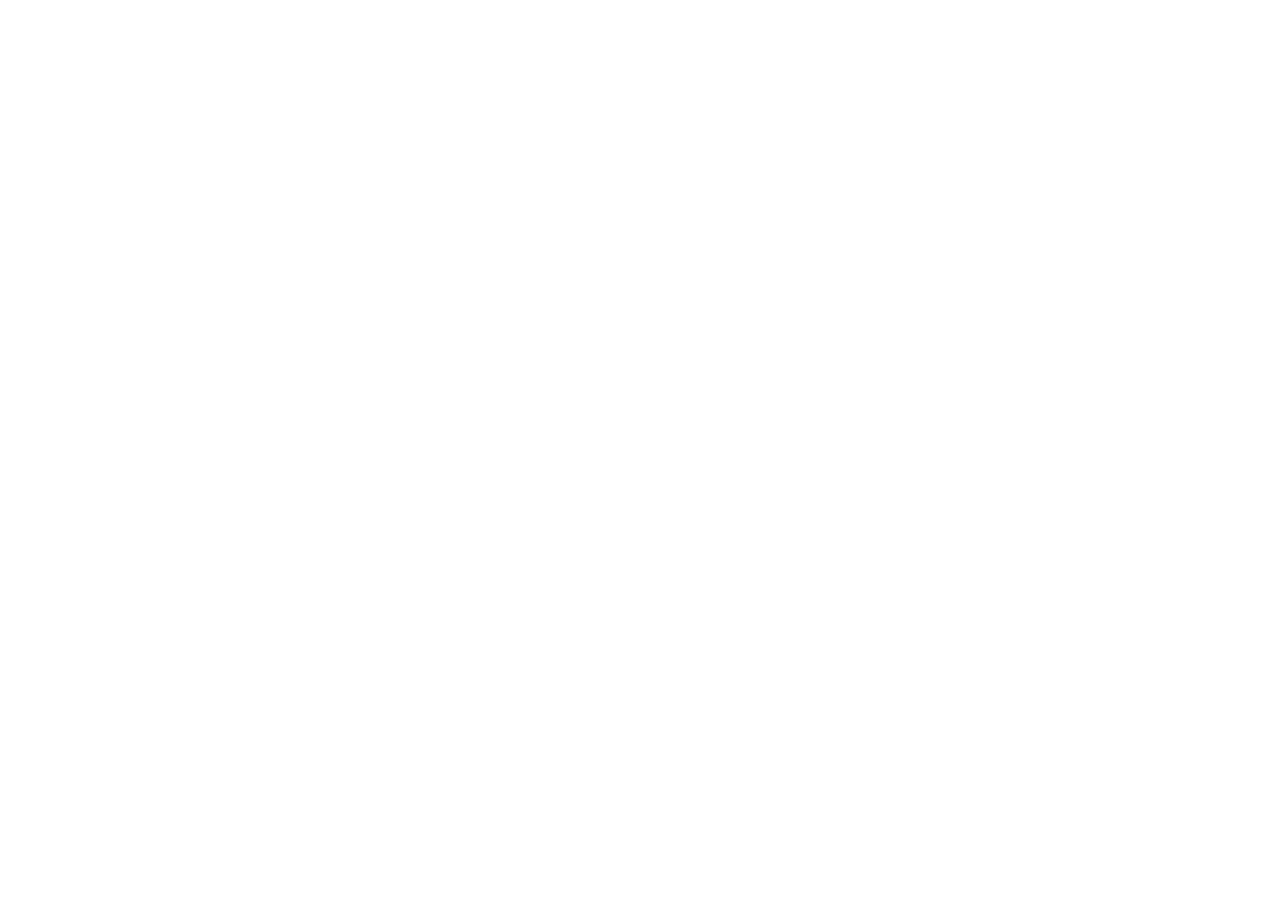
==== index.html @ f3e0b25e "Initial commit" ====
<!DOCTYPE html>
<html lang="en">
<head>
  <meta charset="UTF-8">
  <meta http-equiv="X-UA-Compatible" content="IE=edge">
  <meta name="viewport" content="width=device-width, initial-scale=1.0">
  <title>Dars-9</title>
  <link rel="stylesheet" href="css/main.css">
</head>
<body>

</body>
</html>
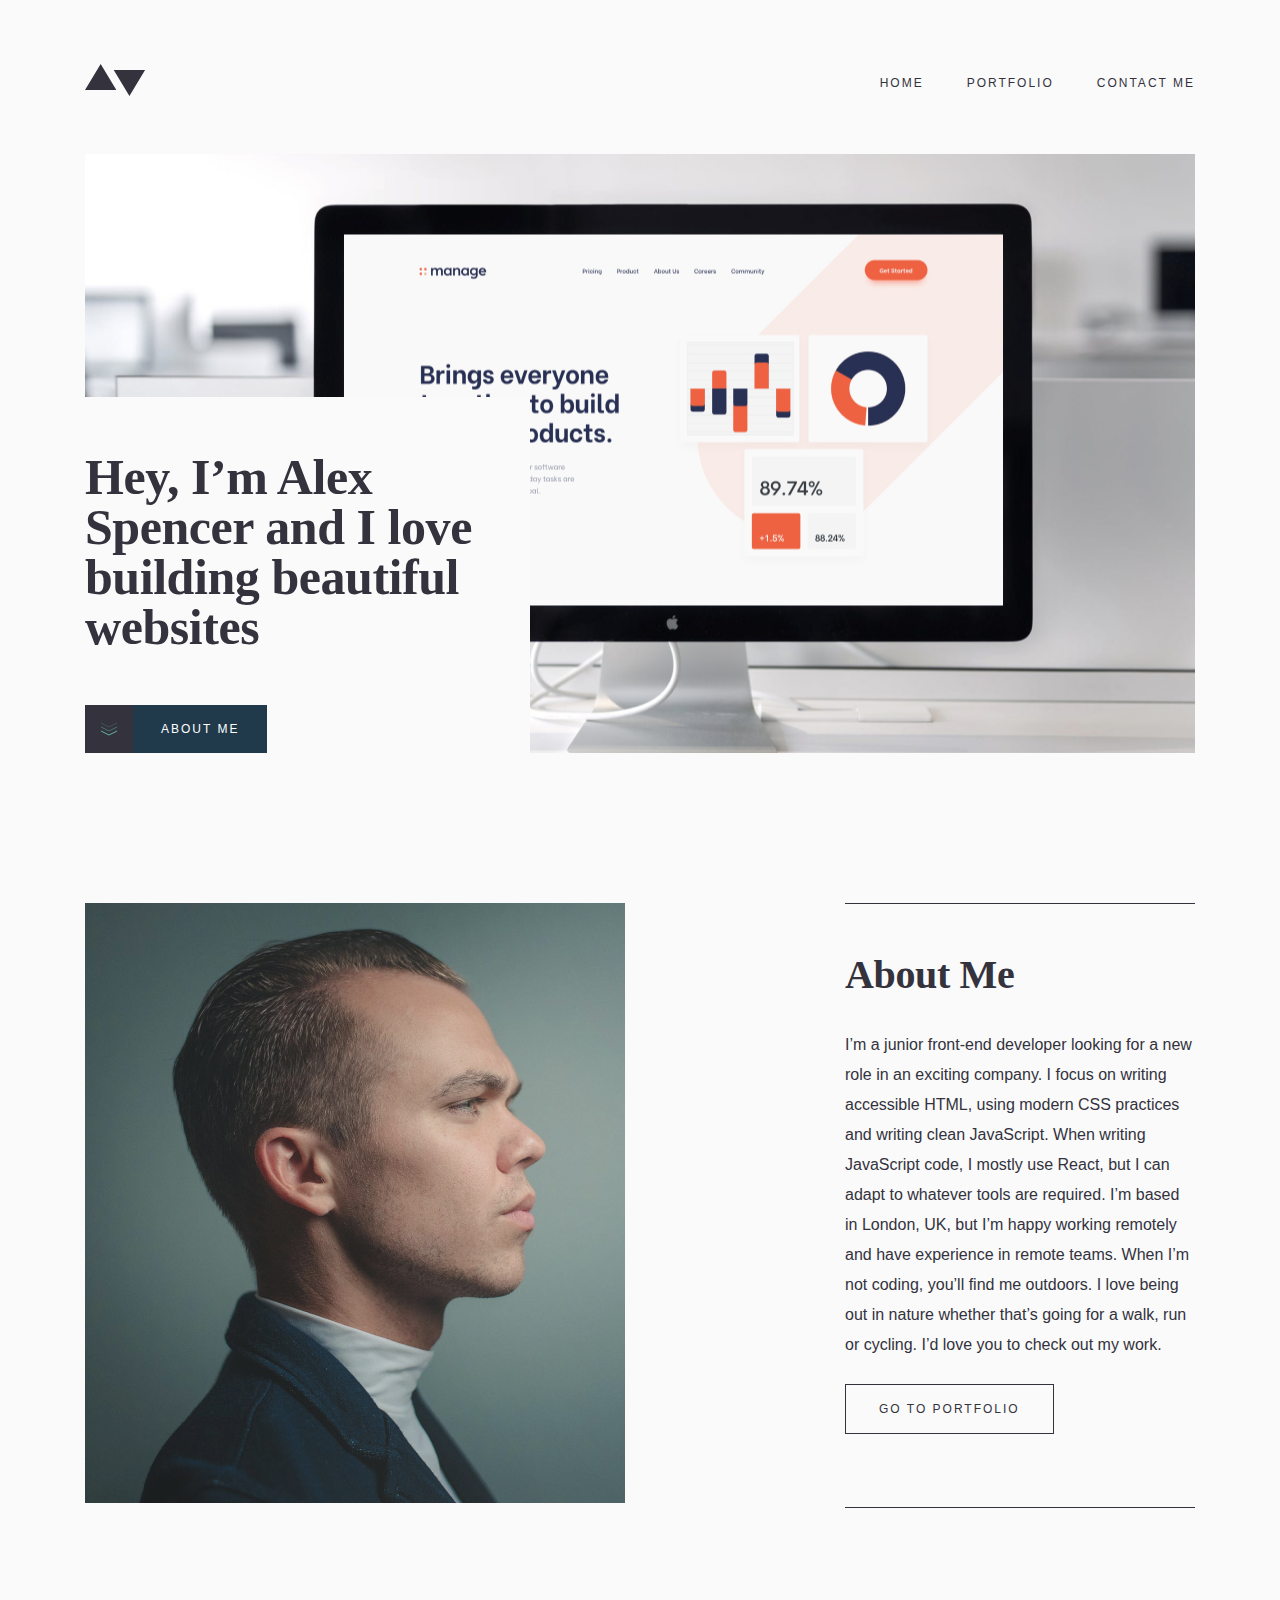
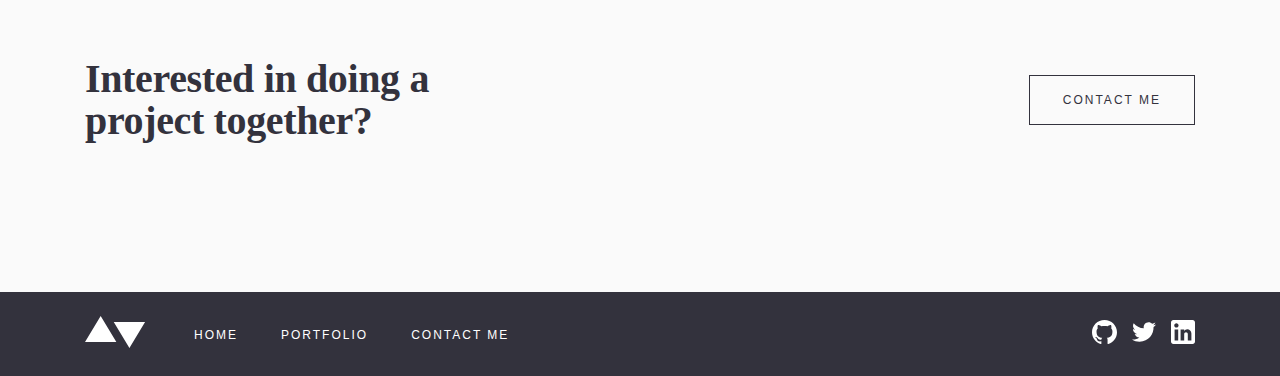
==== commit 98168018: "created website" ====
--- a/index.html
+++ b/index.html
@@ -4,10 +4,123 @@
   <meta charset="UTF-8">
   <meta http-equiv="X-UA-Compatible" content="IE=edge">
   <meta name="viewport" content="width=device-width, initial-scale=1.0">
-  <title>Dars-9</title>
+  <title>Minimalist portfolio</title>
   <link rel="stylesheet" href="css/main.css">
 </head>
 <body>
-
+  <header class="site-header">
+    <div class="container site-header__container">
+      <a href="index.html" class="site-logo">
+        <svg width="61" height="32" viewBox="0 0 61 32" fill="none" xmlns="http://www.w3.org/2000/svg">
+          <path id="Combined Shape" fill-rule="evenodd" clip-rule="evenodd" d="M31.3469 26.1224L15.6735 0L0 26.1224H31.3469ZM60.0816 5.87755L44.4082 32L28.7347 5.87755H60.0816Z" fill="#33323D"/>
+          </svg>          
+      </a>
+      <nav class="sitenav">
+        <ul class="sitenav__list">
+          <li class="sitenav__item">
+            <a href="index.html" class="sitenav__link">Home</a>
+          </li>
+          <li class="sitenav__item">
+            <a href="#" class="sitenav__link">Portfolio</a>
+          </li>
+          <li class="sitenav__item">
+            <a href="contact.html" class="sitenav__link">Contact me</a>
+          </li>
+        </ul>
+      </nav>
+      <button class="sitenav__toggler nav-toggler">
+        <span class="nav-toggler__line nav-toggler__line--top"></span>
+        <span class="nav-toggler__line nav-toggler__line--center"></span>
+        <span class="nav-toggler__line nav-toggler__line--bottom"></span>
+      </button>
+    </div>
+  </header>
+  <main>
+    <h1 class="visually-hidden">
+      Alex's portfolio website
+    </h1>
+    <div class="container">
+      <section class="hero">
+        <div class="hero__content">
+          <h2 class="visually-hidden">
+            Alex Spencer
+          </h2>
+          <p class="hero__desc">
+            Hey, I’m Alex Spencer and I love building beautiful websites
+          </p>
+          <a href="#2323" class="hero__link">About me</a>
+        </div>
+      </section>
+    </div>
+    <section id="2323" class="about">
+      <div class="container about__container">
+        <picture class="about__img">
+          <source media="(min-width:850px)" srcset="img/about8501x.jpg" width="540" height="600">
+          <source media="(max-width:850px, min-width:600px)" srcset="img/about1x.jpg" width="281" height="600">
+          <source media="(max-width:600px)" srcset="img/about600.jpg">
+          <img class="about__img" src="img/about1x.jpg" alt="" width="540" height="600">
+        </picture>
+        <div class="about__content">
+          <h2 class="about__heading">About Me</h2>
+          <p class="about__desc">
+            I’m a junior front-end developer looking for a new role in an exciting company. I focus on writing accessible HTML, using modern CSS practices and writing clean JavaScript. When writing JavaScript code, I mostly use React, but I can adapt to whatever tools are required. I’m based in London, UK, but I’m happy working remotely and have experience in remote teams. When I’m not coding, you’ll find me outdoors. I love being out in nature whether that’s going for a walk, run or cycling. I’d love you to check out my work.
+          </p>
+          <a href="#" class="primary-link">Go to portfolio</a>
+        </div>
+      </div>
+    </section>
+    <section class="interested">
+      <div class="container interested__container">
+        <p class="interested__desc">Interested in doing a project together?</p>
+        <a href="contact.html" class="primary-link">Contact me</a>
+      </div>
+    </section>
+  </main>
+  <footer class="site-footer">
+    <div class="container site-footer__container">
+      <a href="index.html" class="site-logo site-footer__logo">
+        <svg width="61" height="32" viewBox="0 0 61 32" fill="Currentcolor" xmlns="http://www.w3.org/2000/svg">
+          <path id="Combined Shape" fill-rule="evenodd" clip-rule="evenodd" d="M31.3469 26.1224L15.6735 0L0 26.1224H31.3469ZM60.0816 5.87755L44.4082 32L28.7347 5.87755H60.0816Z" fill="#33323D"/>
+        </svg>
+      </a>
+      <nav class="sitenav site-footer__nav">
+        <ul class="sitenav__list">
+          <li class="sitenav__item">
+            <a href="index.html" class="sitenav__link">Home</a>
+          </li>
+          <li class="sitenav__item">
+            <a href="#" class="sitenav__link">Portfolio</a>
+          </li>
+          <li class="sitenav__item">
+            <a href="contact.html" class="sitenav__link">Contact me</a>
+          </li>
+        </ul>
+      </nav>
+      <ul class="social__list">
+        <li class="social__item">
+          <a href="#" class="social__link">
+            <svg width="25" height="24" viewBox="0 0 25 24" fill="currentcolor" xmlns="http://www.w3.org/2000/svg">
+              <path d="M12.5 0C5.59375 0 0 5.50948 0 12.3045C0 17.742 3.58125 22.3531 8.54688 23.9788C9.17188 24.0946 9.40104 23.7137 9.40104 23.3871C9.40104 23.095 9.39062 22.3207 9.38542 21.295C5.90833 22.0369 5.175 19.6442 5.175 19.6442C4.60625 18.2241 3.78437 17.8443 3.78437 17.8443C2.65208 17.0815 3.87188 17.0971 3.87188 17.0971C5.12708 17.1827 5.78646 18.3649 5.78646 18.3649C6.90104 20.2463 8.7125 19.7027 9.42708 19.3886C9.53958 18.5924 9.86146 18.0509 10.2188 17.743C7.44271 17.4352 4.525 16.3771 4.525 11.6628C4.525 10.3198 5.00937 9.22212 5.81146 8.36127C5.67083 8.05031 5.24896 6.7992 5.92083 5.10462C5.92083 5.10462 6.96771 4.77489 9.35833 6.36617C10.3583 6.09278 11.4208 5.95713 12.4833 5.95087C13.5458 5.95713 14.6083 6.09278 15.6083 6.36617C17.9833 4.77489 19.0302 5.10462 19.0302 5.10462C19.7021 6.7992 19.2802 8.05031 19.1552 8.36127C19.9521 9.22212 20.4365 10.3198 20.4365 11.6628C20.4365 16.3897 17.5146 17.43 14.7333 17.7326C15.1708 18.102 15.5771 18.8564 15.5771 20.0094C15.5771 21.656 15.5615 22.9791 15.5615 23.3788C15.5615 23.7012 15.7802 24.0862 16.4208 23.9631C21.4219 22.3478 25 17.7336 25 12.3045C25 5.50948 19.4031 0 12.5 0V0Z" fill="white"/>
+            </svg> 
+          </a>       
+        </li>
+        <li class="social__item">
+          <a href="#" class="social__link">
+            <svg width="24" height="20" viewBox="0 0 24 20" fill="currentcolor" xmlns="http://www.w3.org/2000/svg">
+              <path d="M24 2.55699C23.117 2.94899 22.168 3.21299 21.172 3.33199C22.189 2.72299 22.97 1.75799 23.337 0.607986C22.386 1.17199 21.332 1.58199 20.21 1.80299C19.313 0.845986 18.032 0.247986 16.616 0.247986C13.437 0.247986 11.101 3.21399 11.819 6.29299C7.728 6.08799 4.1 4.12799 1.671 1.14899C0.381 3.36199 1.002 6.25699 3.194 7.72299C2.388 7.69699 1.628 7.47599 0.965 7.10699C0.911 9.38799 2.546 11.522 4.914 11.997C4.221 12.185 3.462 12.229 2.69 12.081C3.316 14.037 5.134 15.46 7.29 15.5C5.22 17.123 2.612 17.848 0 17.54C2.179 18.937 4.768 19.752 7.548 19.752C16.69 19.752 21.855 12.031 21.543 5.10599C22.505 4.41099 23.34 3.54399 24 2.55699Z" fill="white"/>
+            </svg> 
+          </a>      
+        </li>
+        <li class="social__item">
+          <a href="#" class="social__link">
+            <svg width="24" height="24" viewBox="0 0 24 24" fill="currentcolor" xmlns="http://www.w3.org/2000/svg">
+              <path fill-rule="evenodd" clip-rule="evenodd" d="M2.4 0H21.6C22.92 0 24 1.08 24 2.4V21.6C24 22.92 22.92 24 21.6 24H2.4C1.08 24 0 22.92 0 21.6V2.4C0 1.08 1.08 0 2.4 0ZM3.6 20.4H7.2V9.6H3.6V20.4ZM5.4 7.56C4.2 7.56 3.24 6.6 3.24 5.4C3.24 4.2 4.2 3.24 5.4 3.24C6.6 3.24 7.56 4.2 7.56 5.4C7.56 6.6 6.6 7.56 5.4 7.56ZM16.8 20.4H20.4V13.56C20.4 11.28 18.48 9.36 16.2 9.36C15.12 9.36 13.8 10.08 13.2 11.04V9.6H9.6V20.4H13.2V14.04C13.2 13.08 14.04 12.24 15 12.24C15.96 12.24 16.8 13.08 16.8 14.04V20.4Z" fill="white"/>
+            </svg>
+          </a>
+        </li>
+      </ul>
+    </div>
+  </footer>
 </body>
+<script src="js/main.js"></script>
 </html>--- a/css/main.css
+++ b/css/main.css
@@ -0,0 +1,1073 @@
+/*! normalize.css v8.0.1 | MIT License | github.com/necolas/normalize.css */
+/* Document
+   ========================================================================== */
+/**
+ * 1. Correct the line height in all browsers.
+ * 2. Prevent adjustments of font size after orientation changes in iOS.
+ */
+html {
+  line-height: 1.15;
+  /* 1 */
+  -webkit-text-size-adjust: 100%;
+  /* 2 */
+}
+
+/* Sections
+   ========================================================================== */
+/**
+ * Remove the margin in all browsers.
+ */
+body {
+  margin: 0;
+}
+
+/**
+ * Render the `main` element consistently in IE.
+ */
+main {
+  display: block;
+}
+
+/**
+ * Correct the font size and margin on `h1` elements within `section` and
+ * `article` contexts in Chrome, Firefox, and Safari.
+ */
+h1 {
+  font-size: 2em;
+  margin: 0.67em 0;
+}
+
+/* Grouping content
+   ========================================================================== */
+/**
+ * 1. Add the correct box sizing in Firefox.
+ * 2. Show the overflow in Edge and IE.
+ */
+hr {
+  -webkit-box-sizing: content-box;
+          box-sizing: content-box;
+  /* 1 */
+  height: 0;
+  /* 1 */
+  overflow: visible;
+  /* 2 */
+}
+
+/**
+ * 1. Correct the inheritance and scaling of font size in all browsers.
+ * 2. Correct the odd `em` font sizing in all browsers.
+ */
+pre {
+  font-family: monospace, monospace;
+  /* 1 */
+  font-size: 1em;
+  /* 2 */
+}
+
+/* Text-level semantics
+   ========================================================================== */
+/**
+ * Remove the gray background on active links in IE 10.
+ */
+a {
+  background-color: transparent;
+}
+
+/**
+ * 1. Remove the bottom border in Chrome 57-
+ * 2. Add the correct text decoration in Chrome, Edge, IE, Opera, and Safari.
+ */
+abbr[title] {
+  border-bottom: none;
+  /* 1 */
+  text-decoration: underline;
+  /* 2 */
+  -webkit-text-decoration: underline dotted;
+          text-decoration: underline dotted;
+  /* 2 */
+}
+
+/**
+ * Add the correct font weight in Chrome, Edge, and Safari.
+ */
+b,
+strong {
+  font-weight: bolder;
+}
+
+/**
+ * 1. Correct the inheritance and scaling of font size in all browsers.
+ * 2. Correct the odd `em` font sizing in all browsers.
+ */
+code,
+kbd,
+samp {
+  font-family: monospace, monospace;
+  /* 1 */
+  font-size: 1em;
+  /* 2 */
+}
+
+/**
+ * Add the correct font size in all browsers.
+ */
+small {
+  font-size: 80%;
+}
+
+/**
+ * Prevent `sub` and `sup` elements from affecting the line height in
+ * all browsers.
+ */
+sub,
+sup {
+  font-size: 75%;
+  line-height: 0;
+  position: relative;
+  vertical-align: baseline;
+}
+
+sub {
+  bottom: -0.25em;
+}
+
+sup {
+  top: -0.5em;
+}
+
+/* Embedded content
+   ========================================================================== */
+/**
+ * Remove the border on images inside links in IE 10.
+ */
+img {
+  border-style: none;
+}
+
+/* Forms
+   ========================================================================== */
+/**
+ * 1. Change the font styles in all browsers.
+ * 2. Remove the margin in Firefox and Safari.
+ */
+button,
+input,
+optgroup,
+select,
+textarea {
+  font-family: inherit;
+  /* 1 */
+  font-size: 100%;
+  /* 1 */
+  line-height: 1.15;
+  /* 1 */
+  margin: 0;
+  /* 2 */
+}
+
+/**
+ * Show the overflow in IE.
+ * 1. Show the overflow in Edge.
+ */
+button,
+input {
+  /* 1 */
+  overflow: visible;
+}
+
+/**
+ * Remove the inheritance of text transform in Edge, Firefox, and IE.
+ * 1. Remove the inheritance of text transform in Firefox.
+ */
+button,
+select {
+  /* 1 */
+  text-transform: none;
+}
+
+/**
+ * Correct the inability to style clickable types in iOS and Safari.
+ */
+button,
+[type="button"],
+[type="reset"],
+[type="submit"] {
+  -webkit-appearance: button;
+}
+
+/**
+ * Remove the inner border and padding in Firefox.
+ */
+button::-moz-focus-inner,
+[type="button"]::-moz-focus-inner,
+[type="reset"]::-moz-focus-inner,
+[type="submit"]::-moz-focus-inner {
+  border-style: none;
+  padding: 0;
+}
+
+/**
+ * Restore the focus styles unset by the previous rule.
+ */
+button:-moz-focusring,
+[type="button"]:-moz-focusring,
+[type="reset"]:-moz-focusring,
+[type="submit"]:-moz-focusring {
+  outline: 1px dotted ButtonText;
+}
+
+/**
+ * Correct the padding in Firefox.
+ */
+fieldset {
+  padding: 0.35em 0.75em 0.625em;
+}
+
+/**
+ * 1. Correct the text wrapping in Edge and IE.
+ * 2. Correct the color inheritance from `fieldset` elements in IE.
+ * 3. Remove the padding so developers are not caught out when they zero out
+ *    `fieldset` elements in all browsers.
+ */
+legend {
+  -webkit-box-sizing: border-box;
+          box-sizing: border-box;
+  /* 1 */
+  color: inherit;
+  /* 2 */
+  display: table;
+  /* 1 */
+  max-width: 100%;
+  /* 1 */
+  padding: 0;
+  /* 3 */
+  white-space: normal;
+  /* 1 */
+}
+
+/**
+ * Add the correct vertical alignment in Chrome, Firefox, and Opera.
+ */
+progress {
+  vertical-align: baseline;
+}
+
+/**
+ * Remove the default vertical scrollbar in IE 10+.
+ */
+textarea {
+  overflow: auto;
+}
+
+/**
+ * 1. Add the correct box sizing in IE 10.
+ * 2. Remove the padding in IE 10.
+ */
+[type="checkbox"],
+[type="radio"] {
+  -webkit-box-sizing: border-box;
+          box-sizing: border-box;
+  /* 1 */
+  padding: 0;
+  /* 2 */
+}
+
+/**
+ * Correct the cursor style of increment and decrement buttons in Chrome.
+ */
+[type="number"]::-webkit-inner-spin-button,
+[type="number"]::-webkit-outer-spin-button {
+  height: auto;
+}
+
+/**
+ * 1. Correct the odd appearance in Chrome and Safari.
+ * 2. Correct the outline style in Safari.
+ */
+[type="search"] {
+  -webkit-appearance: textfield;
+  /* 1 */
+  outline-offset: -2px;
+  /* 2 */
+}
+
+/**
+ * Remove the inner padding in Chrome and Safari on macOS.
+ */
+[type="search"]::-webkit-search-decoration {
+  -webkit-appearance: none;
+}
+
+/**
+ * 1. Correct the inability to style clickable types in iOS and Safari.
+ * 2. Change font properties to `inherit` in Safari.
+ */
+::-webkit-file-upload-button {
+  -webkit-appearance: button;
+  /* 1 */
+  font: inherit;
+  /* 2 */
+}
+
+/* Interactive
+   ========================================================================== */
+/*
+ * Add the correct display in Edge, IE 10+, and Firefox.
+ */
+details {
+  display: block;
+}
+
+/*
+ * Add the correct display in all browsers.
+ */
+summary {
+  display: list-item;
+}
+
+/* Misc
+   ========================================================================== */
+/**
+ * Add the correct display in IE 10+.
+ */
+template {
+  display: none;
+}
+
+/**
+ * Add the correct display in IE 10.
+ */
+[hidden] {
+  display: none;
+}
+
+/* FONTS */
+/* GENERAL */
+html {
+  -webkit-box-sizing: border-box;
+          box-sizing: border-box;
+  height: 100%;
+  scroll-behavior: smooth;
+}
+
+*,
+*::before,
+*::after {
+  -webkit-box-sizing: inherit;
+          box-sizing: inherit;
+}
+
+body {
+  display: -webkit-box;
+  display: -ms-flexbox;
+  display: flex;
+  -webkit-box-orient: vertical;
+  -webkit-box-direction: normal;
+      -ms-flex-direction: column;
+          flex-direction: column;
+  height: 100%;
+  padding: 0;
+  margin: 0;
+  overflow-x: hidden;
+  font-family: 'Public Sans', sans-serif;
+  font-weight: 400;
+  background-color: #FAFAFA;
+  color: #33323D;
+}
+
+img {
+  max-width: 100%;
+  height: auto;
+}
+
+/*CONTAINER*/
+.container {
+  width: 100%;
+  max-width: 1150px;
+  margin: 0 auto;
+  padding-left: 20px;
+  padding-right: 20px;
+}
+
+/* VISUALLY-HIDDEN */
+.visually-hidden {
+  position: absolute;
+  width: 1px;
+  height: 1px;
+  margin: -1px;
+  border: 0;
+  padding: 0;
+  clip: rect(0 0 0 0);
+  overflow: hidden;
+}
+
+.site-header {
+  position: relative;
+  padding-top: 64px;
+  padding-bottom: 54px;
+}
+
+.site-header__container {
+  display: -webkit-box;
+  display: -ms-flexbox;
+  display: flex;
+  -webkit-box-align: center;
+      -ms-flex-align: center;
+          align-items: center;
+  -webkit-box-pack: justify;
+      -ms-flex-pack: justify;
+          justify-content: space-between;
+}
+
+@media only screen and (max-width: 600px) {
+  .site-header {
+    padding-top: 32px;
+    padding-bottom: 40px;
+  }
+}
+
+.sitenav__list {
+  display: -webkit-box;
+  display: -ms-flexbox;
+  display: flex;
+  -webkit-box-align: center;
+      -ms-flex-align: center;
+          align-items: center;
+  margin: 0;
+  padding: 0;
+  list-style: none;
+}
+
+.sitenav__item:not(:last-child) {
+  margin-right: 43px;
+}
+
+.sitenav__link {
+  text-decoration: none;
+  font-size: 12px;
+  line-height: 14px;
+  letter-spacing: 2px;
+  text-transform: uppercase;
+  color: #33323D;
+}
+
+.sitenav__link:hover {
+  color: #5FB4A2;
+}
+
+.sitenav__toggler {
+  display: none;
+}
+
+@media only screen and (max-width: 600px) {
+  .sitenav {
+    display: none;
+  }
+  .sitenav__toggler {
+    display: block;
+  }
+  .sitenav--open {
+    z-index: 5;
+    display: block;
+  }
+  .sitenav--open .sitenav__list {
+    -webkit-box-orient: vertical;
+    -webkit-box-direction: normal;
+        -ms-flex-direction: column;
+            flex-direction: column;
+    top: 100%;
+    right: 0;
+    position: absolute;
+    background-color: #33323D;
+    padding: 40px 60px;
+  }
+  .sitenav--open .sitenav__item:not(:last-child) {
+    margin-right: 0;
+    margin-bottom: 32px;
+  }
+  .sitenav--open .sitenav__link {
+    color: #fff;
+  }
+}
+
+.nav-toggler {
+  border: none;
+  background-color: transparent;
+}
+
+.nav-toggler__line {
+  width: 24px;
+  height: 1px;
+  background-color: #33323D;
+  display: block;
+}
+
+.nav-toggler__line:not(:last-child) {
+  margin-bottom: 5px;
+}
+
+.nav-toggler--open .nav-toggler__line--top {
+  -webkit-transform: translateY(3px) rotate(45deg);
+          transform: translateY(3px) rotate(45deg);
+}
+
+.nav-toggler--open .nav-toggler__line--center {
+  display: none;
+}
+
+.nav-toggler--open .nav-toggler__line--bottom {
+  -webkit-transform: translateY(-3px) rotate(-45deg);
+          transform: translateY(-3px) rotate(-45deg);
+}
+
+.nav-toggler--open .nav-toggler__line {
+  -webkit-transition: all 0.5s ease;
+  transition: all 0.5s ease;
+}
+
+.site-logo__img {
+  display: block;
+}
+
+@media only screen and (-webkit-min-device-pixel-ratio: 2), only screen and (min--moz-device-pixel-ratio: 2), only screen and (min-device-pixel-ratio: 2), only screen and (min-resolution: 192dpi), only screen and (min-resolution: 2dppx) {
+  .hero__container {
+    background-image: url(../../img/hero-bgi2x.jpg);
+  }
+}
+
+.hero {
+  padding-top: 243px;
+  position: relative;
+  background-image: url(../../img/hero-bgi1x.jpg);
+  background-repeat: no-repeat;
+  background-size: cover;
+  background-position: center;
+}
+
+.hero__content {
+  max-width: 445px;
+  width: 100%;
+  padding-top: 55px;
+  padding-right: 55px;
+  text-align: left;
+  z-index: 3;
+  background-color: #FAFAFA;
+}
+
+.hero__desc {
+  font-family: 'Ibarra Real Nova';
+  font-weight: 700;
+  font-size: 50px;
+  line-height: 50px;
+  letter-spacing: -0.446429px;
+  margin-top: 0;
+  margin-bottom: 53px;
+  color: #33323D;
+}
+
+.hero__link {
+  text-decoration: none;
+  font-size: 12px;
+  line-height: 14px;
+  letter-spacing: 2px;
+  text-transform: uppercase;
+  padding: 17px 28px;
+  padding-left: 76px;
+  color: #fff;
+  background-color: #203A4C;
+  display: inline-block;
+  position: relative;
+}
+
+.hero__link::before {
+  content: '';
+  background-image: url(../../img/link-arroww.svg);
+  background-repeat: no-repeat;
+  background-position: center;
+  position: absolute;
+  padding: 24px;
+  top: 0;
+  left: 0;
+  display: inline-block;
+  background-color: #33323D;
+}
+
+.hero__link:hover {
+  background-color: #5FB4A2;
+}
+
+.hero__link:hover::before {
+  background-color: #519788;
+}
+
+@media only screen and (max-width: 850px) {
+  .hero {
+    padding-top: 322px;
+    background-image: url(../../img/hero-bgi-max850px.jpg);
+  }
+  .hero__content {
+    max-width: 515px;
+  }
+}
+
+@media only screen and (max-width: 600px) {
+  .hero {
+    padding-top: 295px;
+    background-size: contain;
+    background-position: top;
+  }
+  .hero__content {
+    padding-top: 24px;
+  }
+  .hero__desc {
+    font-size: 40px;
+    line-height: 42px;
+  }
+}
+
+@media only screen and (max-width: 330px) {
+  .hero {
+    padding-top: 250px;
+  }
+  .hero__content {
+    max-width: 100%;
+    padding: 0;
+  }
+}
+
+.about {
+  padding-top: 150px;
+  padding-bottom: 150px;
+}
+
+.about__container {
+  display: -webkit-box;
+  display: -ms-flexbox;
+  display: flex;
+  -webkit-box-align: stretch;
+      -ms-flex-align: stretch;
+          align-items: stretch;
+  -webkit-box-pack: justify;
+      -ms-flex-pack: justify;
+          justify-content: space-between;
+}
+
+.about__img {
+  margin-right: 35px;
+}
+
+.about__content {
+  max-width: 350px;
+  width: 100%;
+  padding-top: 50px;
+  padding-bottom: 46px;
+  border-top: 1px solid #33323D;
+  border-bottom: 1px solid #33323D;
+}
+
+.about__heading {
+  margin-top: 0;
+  font-family: 'Ibarra Real Nova';
+  font-weight: 700;
+  font-size: 40px;
+  line-height: 42px;
+  letter-spacing: -0.357143px;
+}
+
+.about__desc {
+  font-size: 16px;
+  line-height: 30px;
+  margin-top: 0;
+  margin-bottom: 24px;
+}
+
+@media only screen and (max-width: 850px) {
+  .about {
+    padding-top: 90px;
+    padding-bottom: 90px;
+  }
+}
+
+@media only screen and (max-width: 600px) {
+  .about {
+    padding-top: 75px;
+  }
+  .about__container {
+    -webkit-box-orient: vertical;
+    -webkit-box-direction: normal;
+        -ms-flex-direction: column;
+            flex-direction: column;
+  }
+  .about__img {
+    text-align: center;
+    margin-right: 0;
+    margin-bottom: 32px;
+  }
+  .about__content {
+    max-width: 100%;
+    padding-top: 32px;
+    padding-bottom: 50px;
+  }
+}
+
+.primary-link {
+  display: inline-block;
+  text-decoration: none;
+  color: #33323D;
+  padding: 17px 33px;
+  border: 1px solid #33323D;
+  font-weight: 400;
+  font-size: 12px;
+  line-height: 14px;
+  letter-spacing: 2px;
+  text-transform: uppercase;
+}
+
+.primary-link:hover {
+  background-color: #33323D;
+  color: #fff;
+}
+
+.interested {
+  padding-bottom: 150px;
+}
+
+.interested__container {
+  display: -webkit-box;
+  display: -ms-flexbox;
+  display: flex;
+  -webkit-box-align: center;
+      -ms-flex-align: center;
+          align-items: center;
+  -webkit-box-pack: justify;
+      -ms-flex-pack: justify;
+          justify-content: space-between;
+}
+
+.interested__desc {
+  max-width: 350px;
+  width: 100%;
+  font-family: 'Ibarra Real Nova';
+  font-weight: 700;
+  font-size: 40px;
+  line-height: 42px;
+  letter-spacing: -0.357143px;
+  margin: 0;
+}
+
+@media only screen and (max-width: 850px) {
+  .interested {
+    padding-bottom: 90px;
+  }
+}
+
+@media only screen and (max-width: 600px) {
+  .interested {
+    padding-bottom: 80px;
+  }
+  .interested__container {
+    -webkit-box-orient: vertical;
+    -webkit-box-direction: normal;
+        -ms-flex-direction: column;
+            flex-direction: column;
+  }
+  .interested__desc {
+    text-align: center;
+    margin-bottom: 40px;
+  }
+}
+
+.site-footer {
+  background-color: #33323D;
+  padding-top: 24px;
+  padding-bottom: 24px;
+}
+
+.site-footer__container {
+  display: -webkit-box;
+  display: -ms-flexbox;
+  display: flex;
+  -webkit-box-align: center;
+      -ms-flex-align: center;
+          align-items: center;
+}
+
+.site-footer__logo {
+  margin-right: 48px;
+}
+
+.site-footer__logo path {
+  fill: #fff;
+}
+
+.site-footer__nav {
+  margin-right: auto;
+}
+
+.site-footer__nav
+.sitenav__link {
+  color: #fff;
+}
+
+.site-footer__nav
+.sitenav__link:hover {
+  color: #5FB4A2;
+}
+
+@media only screen and (max-width: 600px) {
+  .site-footer__container {
+    -webkit-box-orient: vertical;
+    -webkit-box-direction: normal;
+        -ms-flex-direction: column;
+            flex-direction: column;
+  }
+  .site-footer__logo {
+    margin-right: 0;
+    margin-bottom: 40px;
+  }
+  .site-footer__nav {
+    display: block;
+    margin-right: 0;
+    margin-bottom: 40px;
+  }
+  .site-footer__nav .sitenav__list {
+    -webkit-box-orient: vertical;
+    -webkit-box-direction: normal;
+        -ms-flex-direction: column;
+            flex-direction: column;
+  }
+  .site-footer__nav .sitenav__item:not(:last-child) {
+    margin-right: 0;
+    margin-bottom: 32px;
+  }
+}
+
+.social__list {
+  display: -webkit-box;
+  display: -ms-flexbox;
+  display: flex;
+  -webkit-box-align: center;
+      -ms-flex-align: center;
+          align-items: center;
+  -webkit-box-pack: center;
+      -ms-flex-pack: center;
+          justify-content: center;
+  margin: 0;
+  padding: 0;
+  list-style: none;
+}
+
+.social__item:not(:last-child) {
+  margin-right: 15px;
+}
+
+.social__link:hover path {
+  fill: #e1e28e;
+}
+
+.get-in {
+  padding-top: 40px;
+  padding-bottom: 48px;
+}
+
+.get-in__container {
+  display: -webkit-box;
+  display: -ms-flexbox;
+  display: flex;
+  -webkit-box-align: start;
+      -ms-flex-align: start;
+          align-items: start;
+  -webkit-box-pack: justify;
+      -ms-flex-pack: justify;
+          justify-content: space-between;
+  border-top: 1px solid #33323D;
+  padding-top: 48px;
+}
+
+.get-in__heading {
+  margin: 0;
+  font-family: 'Ibarra Real Nova';
+  font-weight: 700;
+  font-size: 40px;
+  line-height: 42px;
+  letter-spacing: -0.357143px;
+  margin-right: 35px;
+  -ms-flex-negative: 0;
+      flex-shrink: 0;
+}
+
+.get-in__content {
+  max-width: 635px;
+  width: 100%;
+  display: -webkit-box;
+  display: -ms-flexbox;
+  display: flex;
+  -webkit-box-orient: vertical;
+  -webkit-box-direction: normal;
+      -ms-flex-direction: column;
+          flex-direction: column;
+  -webkit-box-align: start;
+      -ms-flex-align: start;
+          align-items: start;
+}
+
+.get-in__desc {
+  font-size: 16px;
+  line-height: 30px;
+  margin-top: 0;
+  margin-bottom: 24px;
+}
+
+.get-in__social-list path {
+  fill: #33323D;
+}
+
+@media only screen and (max-width: 850px) {
+  .get-in__container {
+    -webkit-box-orient: vertical;
+    -webkit-box-direction: normal;
+        -ms-flex-direction: column;
+            flex-direction: column;
+  }
+  .get-in__heading {
+    margin-bottom: 24px;
+  }
+}
+
+.contact-me {
+  padding-bottom: 109px;
+}
+
+.contact-me__container {
+  padding-top: 48px;
+  border-top: 1px solid #33323D;
+  display: -webkit-box;
+  display: -ms-flexbox;
+  display: flex;
+  -webkit-box-pack: justify;
+      -ms-flex-pack: justify;
+          justify-content: space-between;
+}
+
+.contact-me__heading {
+  font-family: 'Ibarra Real Nova';
+  margin: 0;
+  font-weight: 700;
+  font-size: 40px;
+  line-height: 42px;
+  letter-spacing: -0.357143px;
+}
+
+@media only screen and (max-width: 850px) {
+  .contact-me__container {
+    -webkit-box-orient: vertical;
+    -webkit-box-direction: normal;
+        -ms-flex-direction: column;
+            flex-direction: column;
+  }
+  .contact-me__heading {
+    margin-bottom: 32px;
+  }
+}
+
+.site-form {
+  max-width: 635px;
+  width: 100%;
+  position: relative;
+}
+
+.site-form__label {
+  font-weight: 700;
+  font-size: 13px;
+  line-height: 30px;
+}
+
+.site-form__input {
+  display: block;
+  width: 100%;
+  border: none;
+  background-color: #33323d17;
+  padding: 9px 30px 9px 16px;
+  resize: none;
+  margin-bottom: 24px;
+}
+
+.site-form__input::-webkit-input-placeholder {
+  font-family: 'Public Sans';
+  font-weight: 400;
+  font-size: 13px;
+  line-height: 30px;
+  color: #33323D;
+  opacity: 0.4;
+}
+
+.site-form__input:-ms-input-placeholder {
+  font-family: 'Public Sans';
+  font-weight: 400;
+  font-size: 13px;
+  line-height: 30px;
+  color: #33323D;
+  opacity: 0.4;
+}
+
+.site-form__input::-ms-input-placeholder {
+  font-family: 'Public Sans';
+  font-weight: 400;
+  font-size: 13px;
+  line-height: 30px;
+  color: #33323D;
+  opacity: 0.4;
+}
+
+.site-form__input::placeholder {
+  font-family: 'Public Sans';
+  font-weight: 400;
+  font-size: 13px;
+  line-height: 30px;
+  color: #33323D;
+  opacity: 0.4;
+}
+
+.site-form__error {
+  font-weight: 700;
+  font-size: 10px;
+  line-height: 12px;
+  color: #F43030;
+  margin: 0;
+  position: absolute;
+  top: 160px;
+  left: 0;
+  display: none;
+}
+
+.site-form__valid {
+  font-weight: 700;
+  font-size: 10px;
+  line-height: 12px;
+  color: #5FB4A2;
+  margin: 0;
+  position: absolute;
+  top: 160px;
+  left: 0;
+  display: none;
+}
+
+.site-form__email:not(:focus):not(:placeholder-shown):invalid ~ .site-form__error {
+  display: block;
+}
+
+.site-form__email:not(:focus):not(:placeholder-shown):valid ~ .site-form__valid {
+  display: block;
+}
+
+.site-form__btn {
+  border: none;
+  background-color: #33323D;
+  padding: 17px 24px;
+  font-size: 12px;
+  line-height: 14px;
+  letter-spacing: 2px;
+  text-transform: uppercase;
+  color: #FFFFFF;
+}
+/*# sourceMappingURL=main.css.map */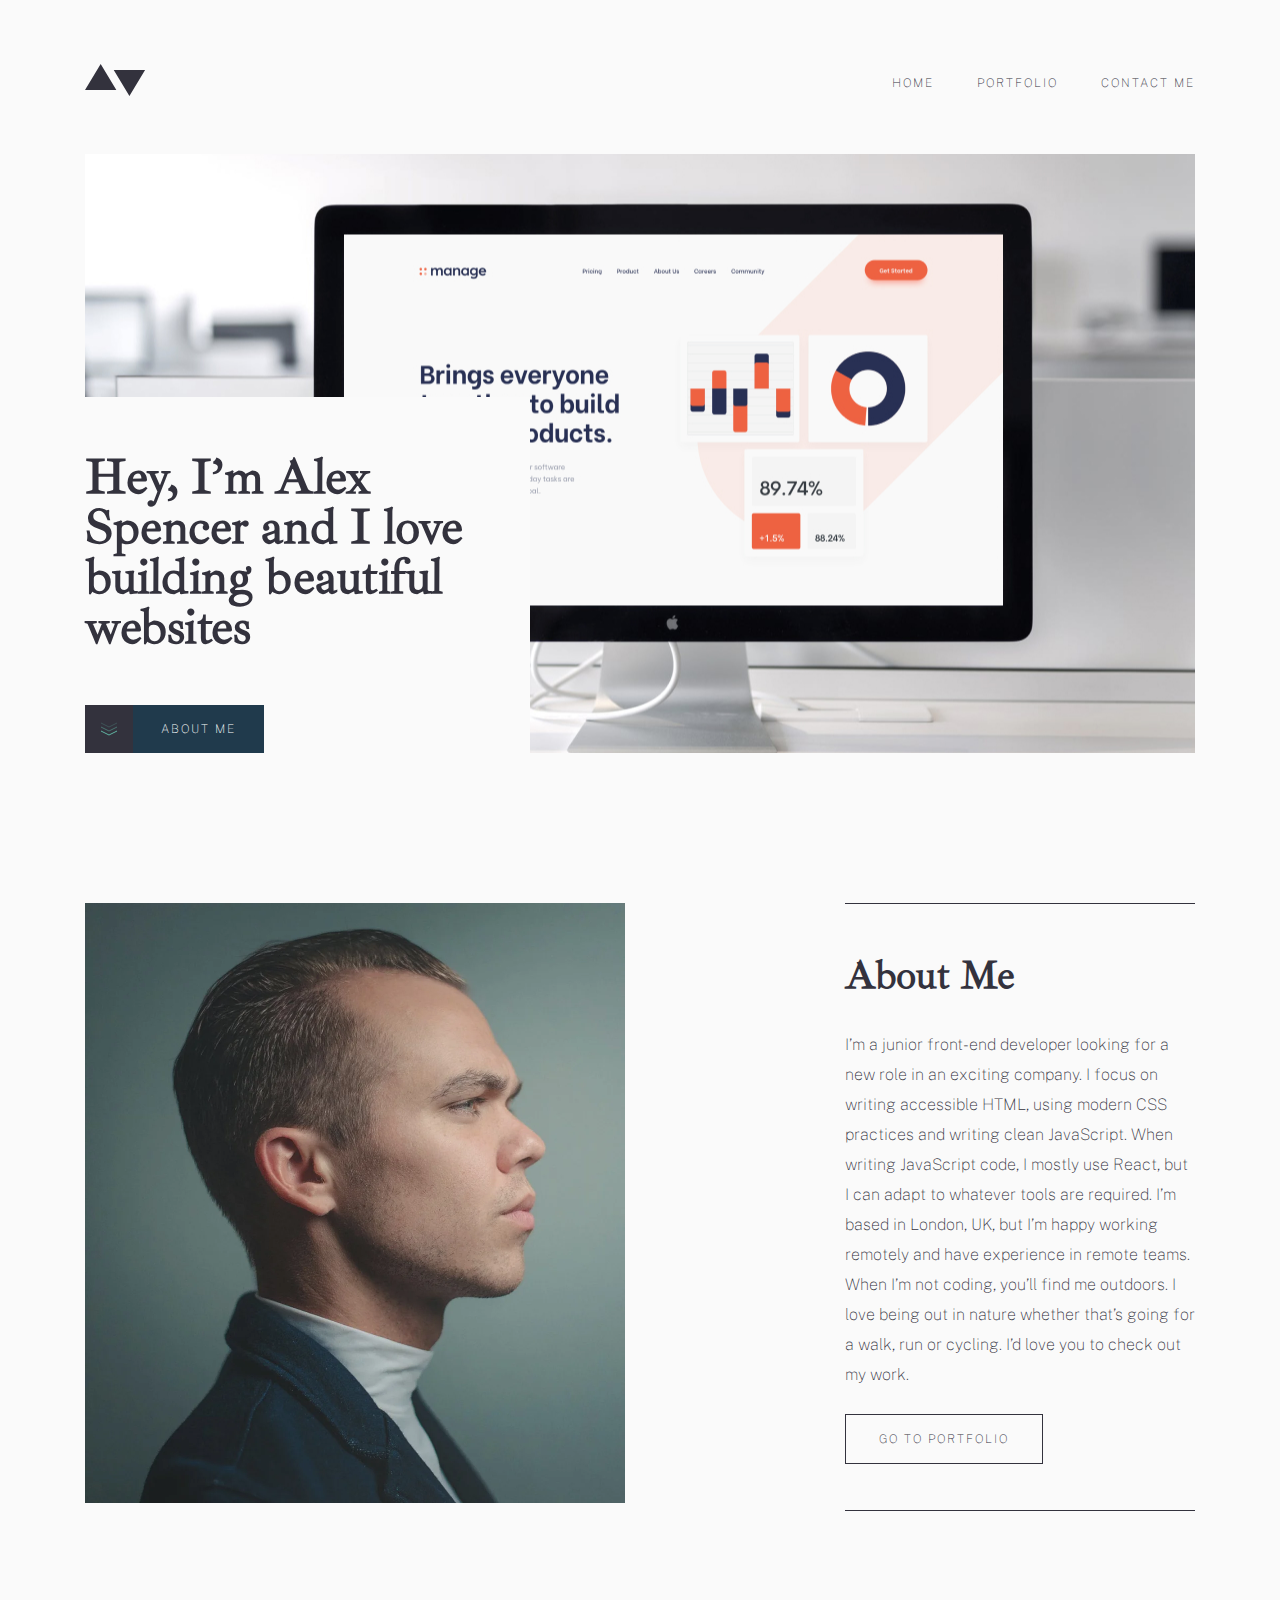
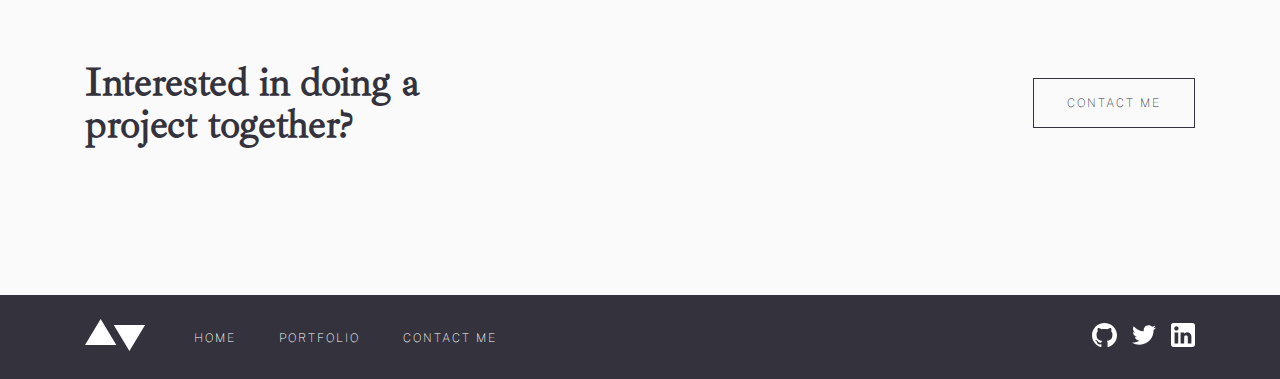
==== commit 39a863a2: "edited html" ====
--- a/index.html
+++ b/index.html
@@ -55,10 +55,13 @@
     <section id="2323" class="about">
       <div class="container about__container">
         <picture class="about__img">
-          <source media="(min-width:850px)" srcset="img/about8501x.jpg" width="540" height="600">
-          <source media="(max-width:850px, min-width:600px)" srcset="img/about1x.jpg" width="281" height="600">
-          <source media="(max-width:600px)" srcset="img/about600.jpg">
-          <img class="about__img" src="img/about1x.jpg" alt="" width="540" height="600">
+          <source media="(min-width:850px)" srcset="img/about8501x.webp" type="image/webp">
+          <source media="(min-width:850px)" srcset="img/about8501x.jpg" type="image/jpg">
+          <source media="(min-width:600px,max-width:850px)" srcset="img/about1x.webp" type="image/webp">
+          <source media="(min-width:600px,max-width:850px)" srcset="img/about1x.jpg" type="image/jpg">
+          <source media="(max-width:600px)" srcset="img/about600.webp" type="image/webp">
+          <source media="(max-width:600px)" srcset="img/about600.jpg" type="image/jpg">
+          <img src="img/about1x.jpg" alt="" width="540" height="600">
         </picture>
         <div class="about__content">
           <h2 class="about__heading">About Me</h2>
@@ -121,6 +124,6 @@
       </ul>
     </div>
   </footer>
+  <script src="js/main.js"></script>
 </body>
-<script src="js/main.js"></script>
 </html>--- a/css/main.css
+++ b/css/main.css
@@ -342,6 +342,22 @@
 }
 
 /* FONTS */
+@font-face {
+  font-family: 'Ibarra Real Nova';
+  src: url("../fonts/IbarraRealNova-Regular.woff2") format("woff2"), url("../fonts/IbarraRealNova-Regular.woff") format("woff");
+  font-weight: normal;
+  font-style: normal;
+  font-display: swap;
+}
+
+@font-face {
+  font-family: 'Public Sans';
+  src: url("../fonts/PublicSans-Thin.woff2") format("woff2"), url("../fonts/PublicSans-Thin.woff") format("woff");
+  font-weight: 100;
+  font-style: normal;
+  font-display: swap;
+}
+
 /* GENERAL */
 html {
   -webkit-box-sizing: border-box;
@@ -1029,6 +1045,7 @@
 }
 
 .site-form__error {
+  display: none;
   font-weight: 700;
   font-size: 10px;
   line-height: 12px;
@@ -1037,10 +1054,10 @@
   position: absolute;
   top: 160px;
   left: 0;
+}
+
+.site-form__valid {
   display: none;
-}
-
-.site-form__valid {
   font-weight: 700;
   font-size: 10px;
   line-height: 12px;
@@ -1049,15 +1066,14 @@
   position: absolute;
   top: 160px;
   left: 0;
-  display: none;
-}
-
-.site-form__email:not(:focus):not(:placeholder-shown):invalid ~ .site-form__error {
-  display: block;
-}
-
-.site-form__email:not(:focus):not(:placeholder-shown):valid ~ .site-form__valid {
-  display: block;
+}
+
+.site-form__email:not(:focus):not(:placeholder-shown):valid {
+  border: 1px solid #5FB4A2;
+}
+
+.site-form__email:not(:focus):not(:placeholder-shown):invalid {
+  border: 1px solid #F43030;
 }
 
 .site-form__btn {
@@ -1070,4 +1086,12 @@
   text-transform: uppercase;
   color: #FFFFFF;
 }
+
+.site-form__email:not(:focus):not(:placeholder-shown):invalid ~ .site-form__error {
+  display: block;
+}
+
+.site-form__email:not(:focus):not(:placeholder-shown):valid ~ .site-form__valid {
+  display: block;
+}
 /*# sourceMappingURL=main.css.map */